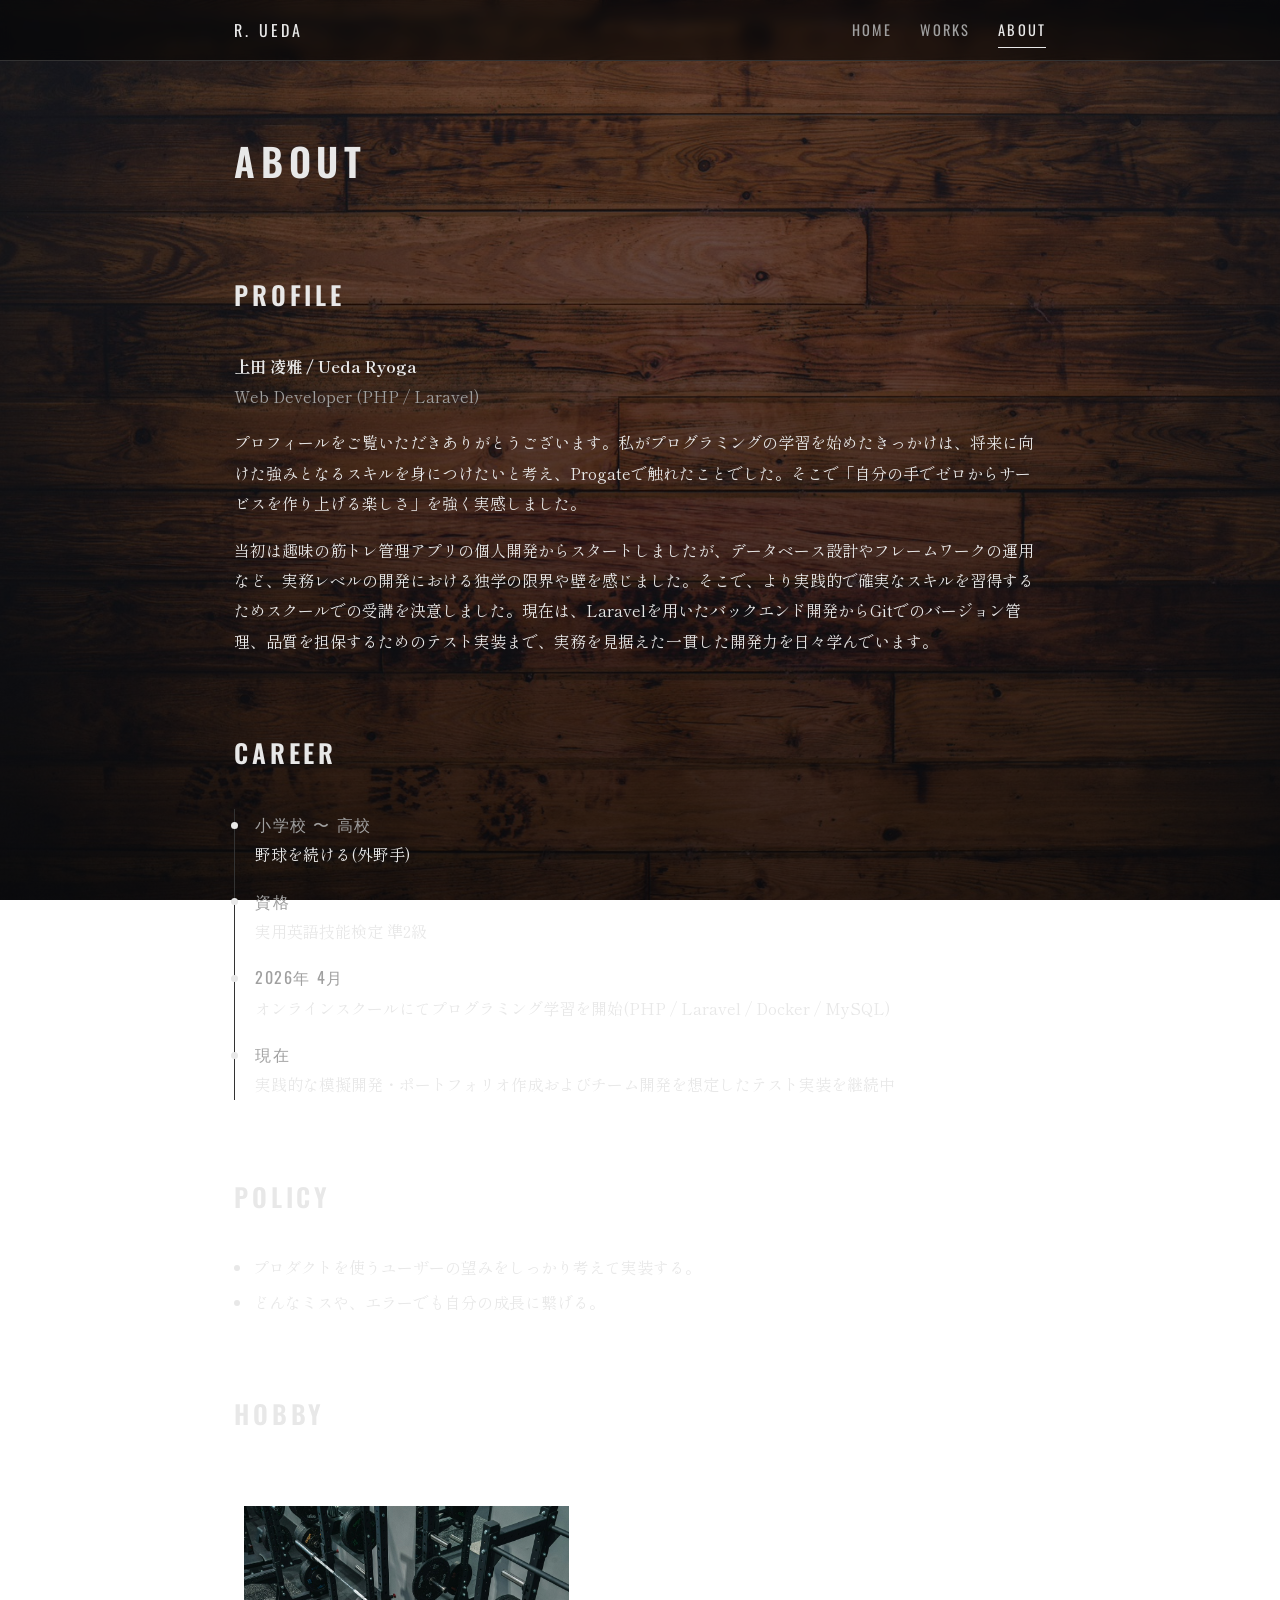
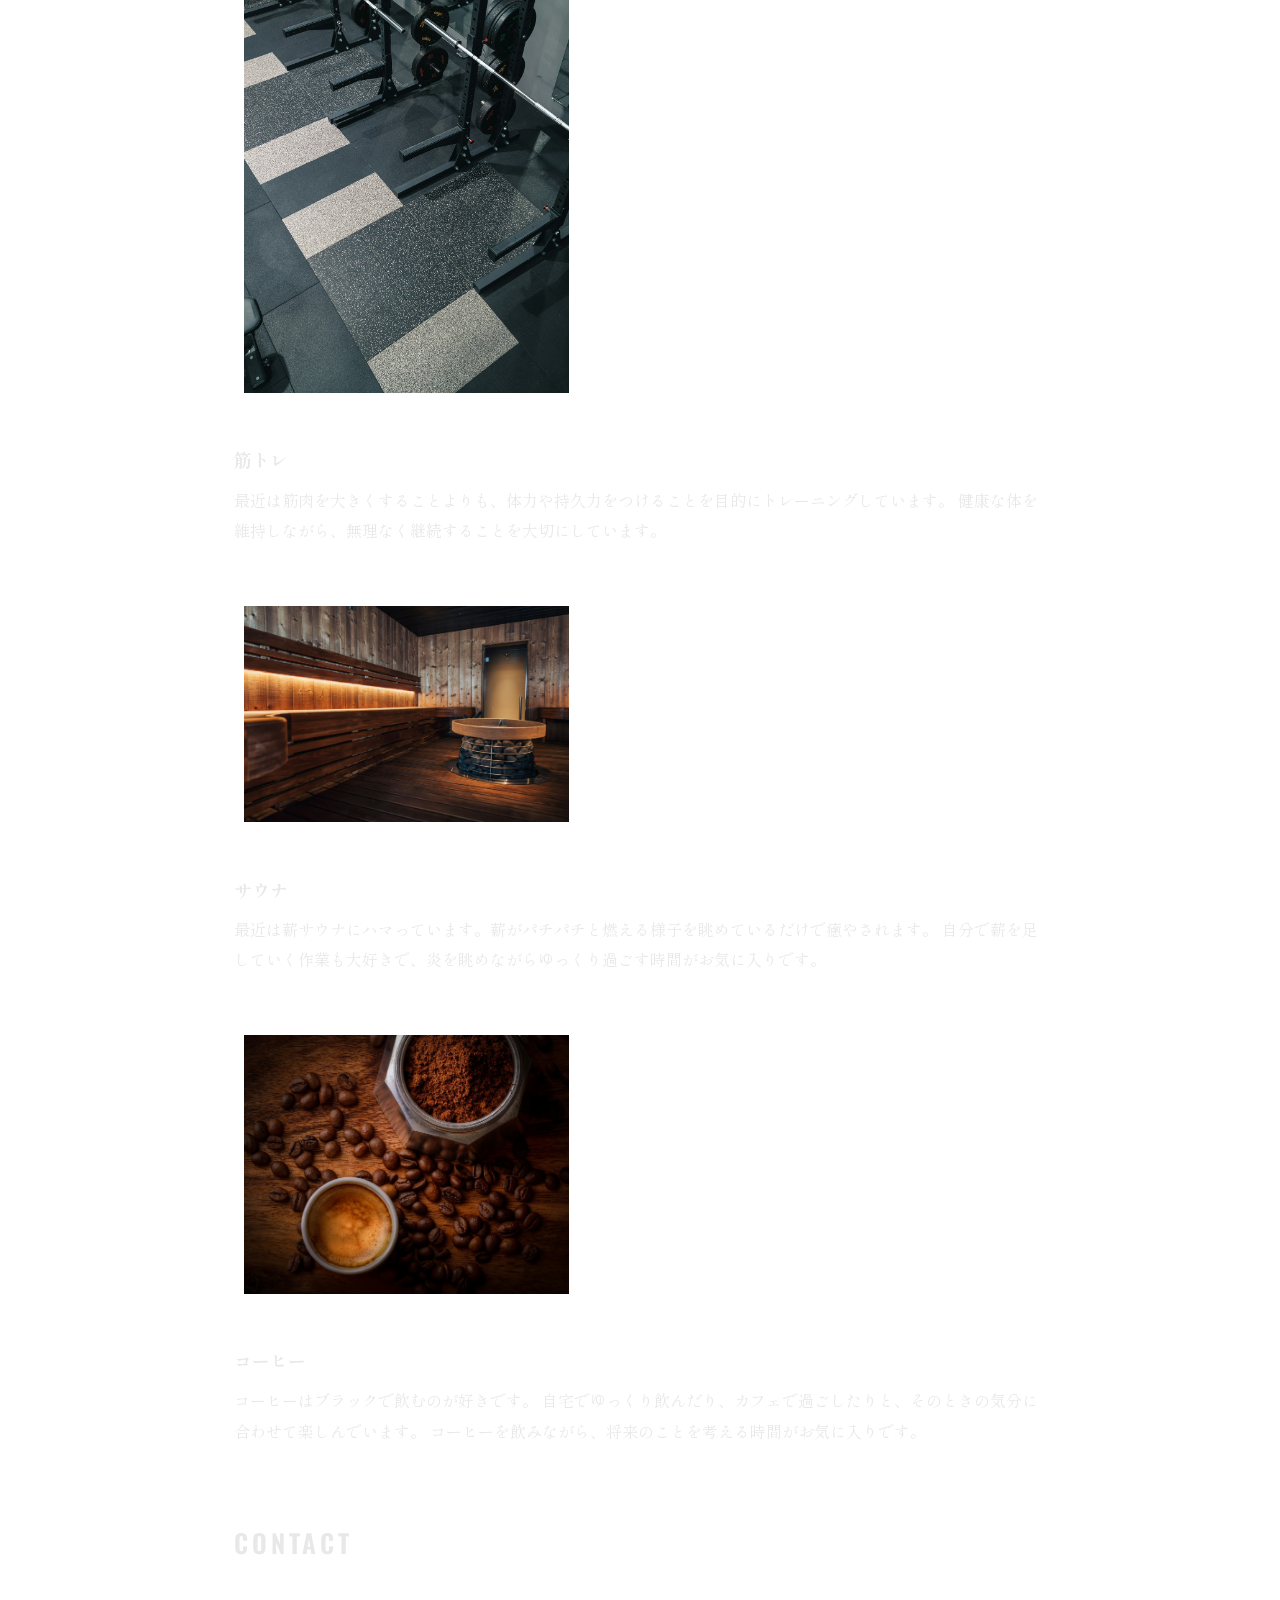
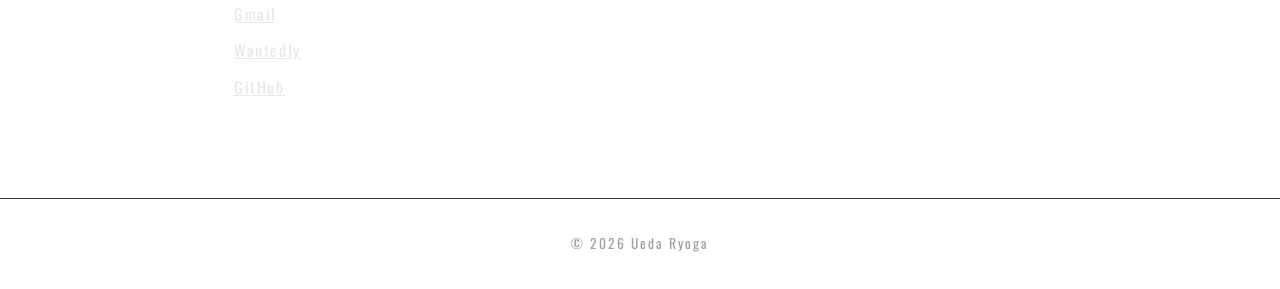
==== html/about.html @ 9ce13eaf "first commit" ====
<!DOCTYPE html>
<html lang="ja">

<head>
  <meta charset="UTF-8">
  <meta name="viewport" content="width=device-width, initial-scale=1">
  <link rel="preconnect" href="https://fonts.googleapis.com">
  <link rel="preconnect" href="https://fonts.gstatic.com" crossorigin>
  <link
    href="https://fonts.googleapis.com/css2?family=Oswald:wght@400;600&family=Shippori+Mincho:wght@400;600&family=Yuji+Boku&display=swap"
    rel="stylesheet">
  <link rel="stylesheet" href="../style.css">
  <title>About | 上田 凌雅</title>
</head>

<body>
  <header class="site-header">
    <div class="wrap">
      <a class="brand" href="index.html">R. UEDA</a>
      <button class="menu-btn" aria-expanded="false" aria-label="メニュー">MENU</button>
      <nav class="nav">
        <a href="index.html">Home</a>
        <a href="works.html">Works</a>
        <a href="about.html" aria-current="page">About</a>
      </nav>
    </div>
  </header>
  <main class="wrap">
    <h1 class="page-title reveal">About</h1>

    <section class="reveal">
      <h2>Profile</h2>
      <p><strong>上田 凌雅 / Ueda Ryoga</strong><br><span class="lead">Web Developer (PHP / Laravel)</span></p>
      <p style="margin-top:16px">
        プロフィールをご覧いただきありがとうございます。私がプログラミングの学習を始めたきっかけは、将来に向けた強みとなるスキルを身につけたいと考え、Progateで触れたことでした。そこで「自分の手でゼロからサービスを作り上げる楽しさ」を強く実感しました。
      </p>
      <p style="margin-top:16px">
        当初は趣味の筋トレ管理アプリの個人開発からスタートしましたが、データベース設計やフレームワークの運用など、実務レベルの開発における独学の限界や壁を感じました。そこで、より実践的で確実なスキルを習得するためスクールでの受講を決意しました。現在は、Laravelを用いたバックエンド開発からGitでのバージョン管理、品質を担保するためのテスト実装まで、実務を見据えた一貫した開発力を日々学んでいます。
      </p>
    </section>

    <section class="reveal">
      <h2>Career</h2>
      <ul class="timeline">
        <li><span class="date">小学校 〜 高校</span>野球を続ける(外野手)</li>
        <li><span class="date">資格</span>実用英語技能検定 準2級</li>
        <li><span class="date">2026年 4月</span>オンラインスクールにてプログラミング学習を開始(PHP / Laravel / Docker / MySQL)</li>
        <li><span class="date">現在</span>実践的な模擬開発・ポートフォリオ作成およびチーム開発を想定したテスト実装を継続中</li>
      </ul>
    </section>

    <section class="reveal">
      <h2>Policy</h2>
      <ul>
        <li>プロダクトを使うユーザーの望みをしっかり考えて実装する。</li>
        <li>どんなミスや、エラーでも自分の成長に繋げる。</li>
      </ul>
    </section>






    <section class="reveal">
      <h2>Hobby</h2>

      <article class="hobby-card">
        <img src="../images/training.jpg" alt="筋トレ">
        <h3>筋トレ</h3>
        <p>
          最近は筋肉を大きくすることよりも、体力や持久力をつけることを目的にトレーニングしています。
          健康な体を維持しながら、無理なく継続することを大切にしています。
        </p>
      </article>

      <article class="hobby-card">
        <img src="../images/sauna.jpg" alt="サウナ">
        <h3>サウナ</h3>
        <p>
          最近は薪サウナにハマっています。薪がパチパチと燃える様子を眺めているだけで癒やされます。
          自分で薪を足していく作業も大好きで、炎を眺めながらゆっくり過ごす時間がお気に入りです。
        </p>
      </article>

      <article class="hobby-card">
        <img src="../images/coffee.jpg" alt="コーヒー">
        <h3>コーヒー</h3>
        <p>
          コーヒーはブラックで飲むのが好きです。
          自宅でゆっくり飲んだり、カフェで過ごしたりと、そのときの気分に合わせて楽しんでいます。
          コーヒーを飲みながら、将来のことを考える時間がお気に入りです。
        </p>
      </article>
    </section>










    <section class="reveal contact">
      <h2>Contact</h2>
      <a href="mailto:example@gmail.com">Gmail</a>
      <a href="#">Wantedly</a>
      <a href="#">GitHub</a>
    </section>
  </main>
  <footer class="site-footer">&copy; 2026 Ueda Ryoga</footer>
  <script src="../script.js" defer></script>
</body>

</html>
---- style.css ----
/* ===== 色・フォント ===== */
:root {
  --fg: #e8e8e8;
  --sub: #a0a0a0;
  --line: #333;
  --mincho: 'Shippori Mincho', 'Noto Serif JP', 'Hiragino Mincho ProN', serif;
  --brush: 'Yuji Boku', 'Shippori Mincho', serif;
  /* 名前用の筆文字 */
  --en: 'Oswald', 'Arial Narrow', sans-serif;
  /* 英字 */

  /* ★ 背景写真に差し替えるときは、下の行を次のように変えます */
  --photo: url('images/bg.jpg');
  /* --photo: url('images/bg2.jpg'); */
  /* --photo: url('images/bg3.jpg'); */
  /* --photo: url('images/bg4.jpg'); */

  /* --photo: linear-gradient(135deg, #3c3c3c, #0b0b0b 70%); */
}

* {
  box-sizing: border-box;
  margin: 0;
}

body {
  font-family: var(--mincho);
  color: var(--fg);
  line-height: 1.9;
  min-height: 100vh;
  /* 写真の上に暗い膜を重ねて、文字を読みやすくする */
  background-image: linear-gradient(rgba(0, 0, 0, .55), rgba(0, 0, 0, .8)), var(--photo);
  background-size: cover;
  background-position: center;
  background-attachment: fixed;
}

a {
  color: inherit;
}

.wrap {
  max-width: 860px;
  margin: 0 auto;
  padding: 0 24px;
}

/* ===== ヘッダー ===== */
.site-header {
  position: sticky;
  top: 0;
  z-index: 10;
  background: rgba(0, 0, 0, .55);
  backdrop-filter: blur(6px);
  border-bottom: 1px solid var(--line);
}

.site-header .wrap {
  display: flex;
  justify-content: space-between;
  align-items: center;
  height: 60px;
}

.brand {
  font-family: var(--en);
  letter-spacing: .2em;
  text-decoration: none;
}

.nav {
  display: flex;
  gap: 28px;
  font-family: var(--en);
  letter-spacing: .15em;
  text-transform: uppercase;
  font-size: .9rem;
}

.nav a {
  text-decoration: none;
  color: var(--sub);
  padding: 4px 0;
  border-bottom: 1px solid transparent;
}

.nav a:hover,
.nav a[aria-current="page"] {
  color: var(--fg);
  border-bottom-color: var(--fg);
}

.menu-btn {
  display: none;
  background: none;
  border: 1px solid var(--line);
  color: var(--fg);
  font-family: var(--en);
  padding: 4px 12px;
  cursor: pointer;
}

/* ===== 見出し・共通 ===== */
h1,
h2 {
  font-family: var(--en);
  font-weight: 600;
  letter-spacing: .15em;
  text-transform: uppercase;
}

h2 {
  font-size: 1.6rem;
  padding-bottom: 8px;
  margin: 72px 0 24px;
  /* border-bottom: 1px solid var(--line); */
}

h3 {
  font-size: 1.1rem;
  margin: 32px 0 8px;
}

.page-title {
  font-size: 2.4rem;
  margin: 64px 0 0;
}

.lead {
  color: var(--sub);
}

ul {
  padding-left: 1.2em;
}

li {
  margin: 4px 0;
}

/* ===== トップ ===== */
.hero {
  min-height: calc(100vh - 60px);
  display: flex;
  flex-direction: column;
  justify-content: center;
}

.hero .role {
  font-family: var(--en);
  letter-spacing: .3em;
  color: var(--sub);
  text-transform: uppercase;
}

.hero .name {
  font-family: var(--brush);
  font-size: clamp(3.2rem, 11vw, 6.5rem);
  line-height: 1.2;
  margin: 12px 0;
  font-weight: 400;
  letter-spacing: .05em;
  text-transform: none;
}

.hero .name-en {
  font-family: var(--en);
  letter-spacing: .4em;
  color: var(--sub);
}

.hero .tagline {
  font-size: 1.3rem;
  margin: 40px 0;
}

.hero .links {
  display: flex;
  gap: 16px;
  flex-wrap: wrap;
}

.btn {
  display: inline-block;
  padding: 10px 28px;
  border: 1px solid var(--fg);
  text-decoration: none;
  font-family: var(--en);
  letter-spacing: .2em;
  text-transform: uppercase;
  font-size: .9rem;
  transition: .3s;
}

.btn:hover {
  background: var(--fg);
  color: #000;
}

/* ===== Works ===== */
.card {
  border: 1px solid var(--line);
  background: rgba(0, 0, 0, .35);
  padding: 32px;
  margin-top: 32px;
}

.card h2 {
  margin: 0 0 8px;
  border: 0;
  padding: 0;
}

.spec {
  display: grid;
  grid-template-columns: 80px 1fr;
  gap: 6px 16px;
  margin: 24px 0;
}

.spec dt {
  font-family: var(--en);
  letter-spacing: .1em;
  color: var(--sub);
}

.spec dd {
  margin: 0;
}

.note {
  color: var(--sub);
  font-size: .9rem;
}

/* ===== About ===== */
.timeline {
  list-style: none;
  padding: 0;
  border-left: 1px solid var(--line);
}

.timeline li {
  padding-left: 20px;
  margin: 16px 0;
  position: relative;
}

.timeline li::before {
  content: '';
  position: absolute;
  left: -4px;
  top: .8em;
  width: 7px;
  height: 7px;
  background: var(--fg);
  border-radius: 50%;
}

.timeline .date {
  font-family: var(--en);
  letter-spacing: .1em;
  color: var(--sub);
  display: block;
}

.contact a {
  display: block;
  width: fit-content;
  margin: 6px 0;
  font-family: var(--en);
  letter-spacing: .1em;
}

.hobby-card {
  margin-top: 50px;
}

/* ===== フッター ===== */
.site-footer {
  margin-top: 96px;
  padding: 32px 0;
  border-top: 1px solid var(--line);
  text-align: center;
  color: var(--sub);
  font-family: var(--en);
  letter-spacing: .15em;
  font-size: .85rem;
}

/* ===== スクロールで、ふわっと表示(JSが動くときだけ) ===== */
.js .reveal {
  opacity: 0;
  transform: translateY(18px);
  transition: opacity .9s, transform .9s;
}

.js .reveal.in {
  opacity: 1;
  transform: none;
}

/* 画像 */

img {
  margin:10px;
  max-width: 40%;
  max-height: 500px;
}

.images{
  display:flex;
  margin:50px;
}

/* ===== スマホ ===== */
@media (max-width: 640px) {
  .menu-btn {
    display: block;
  }

  .nav {
    display: none;
    position: absolute;
    top: 60px;
    left: 0;
    right: 0;
    flex-direction: column;
    gap: 0;
    background: rgba(0, 0, 0, .92);
    padding: 12px 24px;
  }

  .nav.open {
    display: flex;
  }

  .nav a {
    padding: 12px 0;
  }

  .spec {
    grid-template-columns: 1fr;
  }

  .card {
    padding: 20px;
  }

  .images {
    flex-direction: column;

  }

}
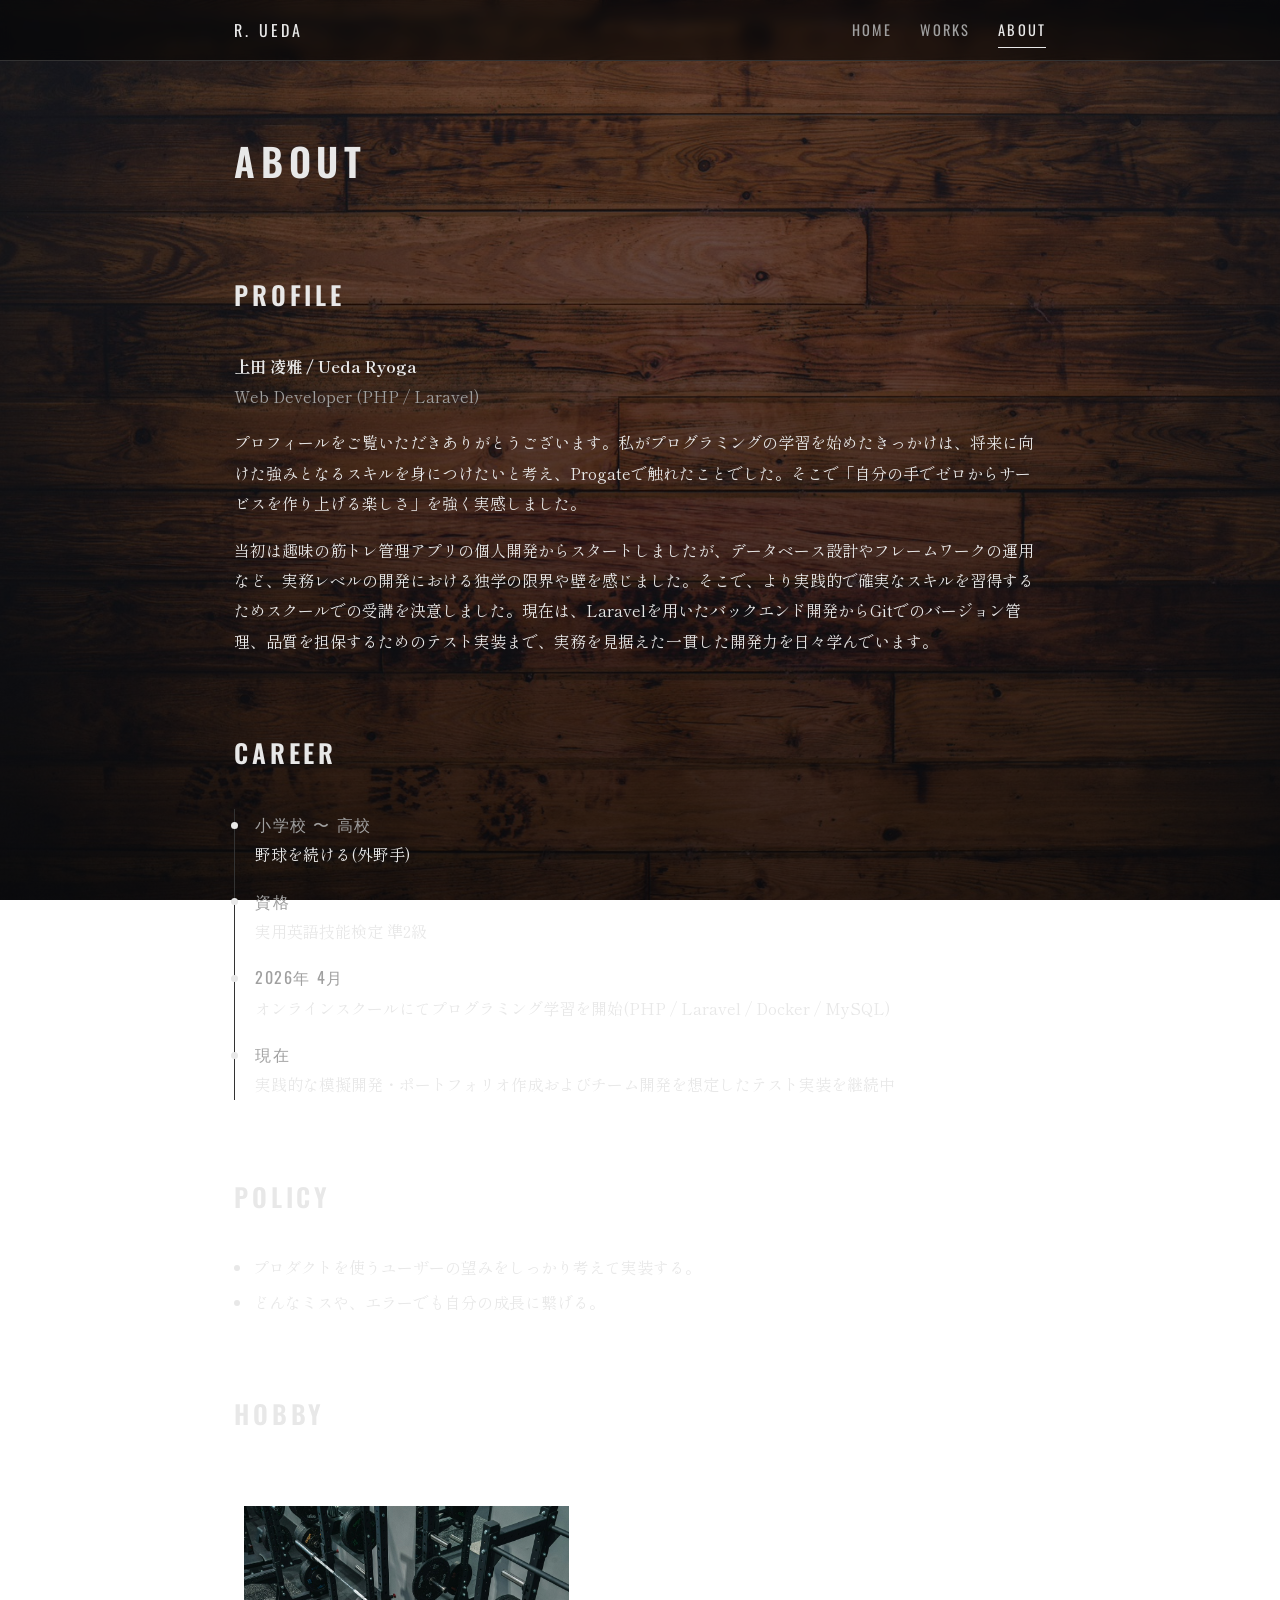
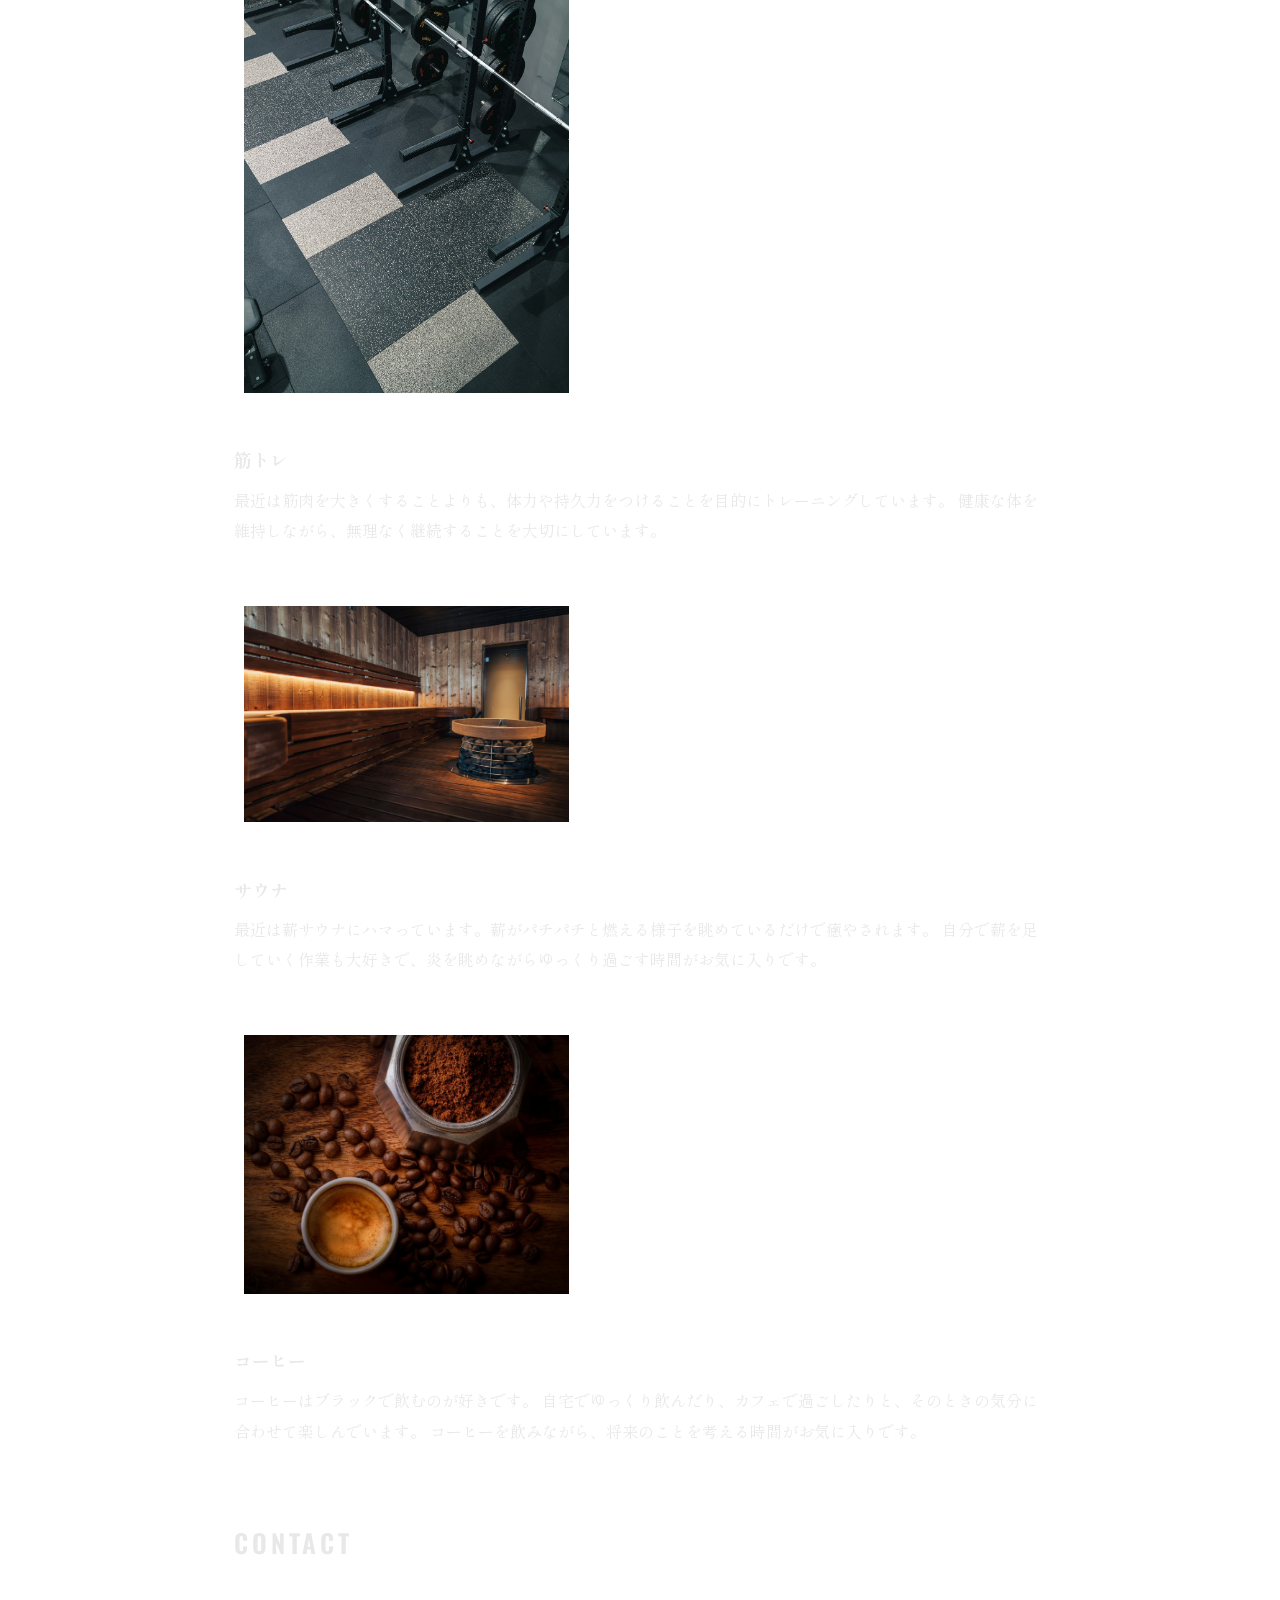
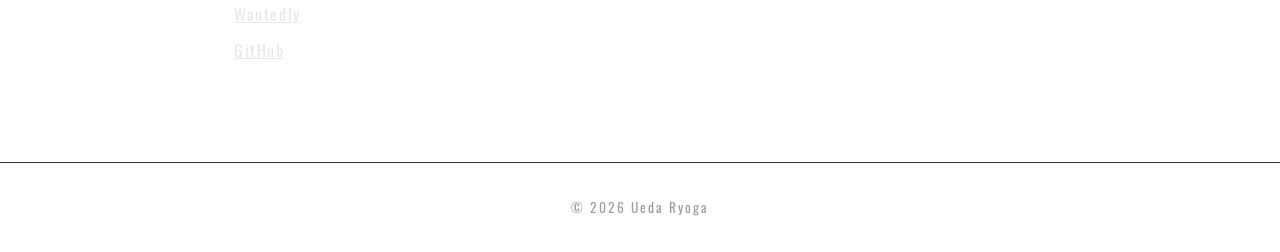
==== commit aecb70c3: "ディレクトリーの修正" ====
--- a/html/about.html
+++ b/html/about.html
@@ -16,10 +16,10 @@
 <body>
   <header class="site-header">
     <div class="wrap">
-      <a class="brand" href="index.html">R. UEDA</a>
+      <a class="brand" href="../index.html">R. UEDA</a>
       <button class="menu-btn" aria-expanded="false" aria-label="メニュー">MENU</button>
       <nav class="nav">
-        <a href="index.html">Home</a>
+        <a href="../index.html">Home</a>
         <a href="works.html">Works</a>
         <a href="about.html" aria-current="page">About</a>
       </nav>
@@ -93,21 +93,12 @@
         </p>
       </article>
     </section>
-
-
-
-
-
-
-
-
-
-
+    
     <section class="reveal contact">
       <h2>Contact</h2>
-      <a href="mailto:example@gmail.com">Gmail</a>
-      <a href="#">Wantedly</a>
-      <a href="#">GitHub</a>
+      <!-- <a href="mailto:ryogatoratora814@gmail.com">Gmail</a> -->
+      <a href="https://www.wantedly.com/id/Ryoga_ueda_d">Wantedly</a>
+      <a href="https://github.com/ryoga613">GitHub</a>
     </section>
   </main>
   <footer class="site-footer">&copy; 2026 Ueda Ryoga</footer>
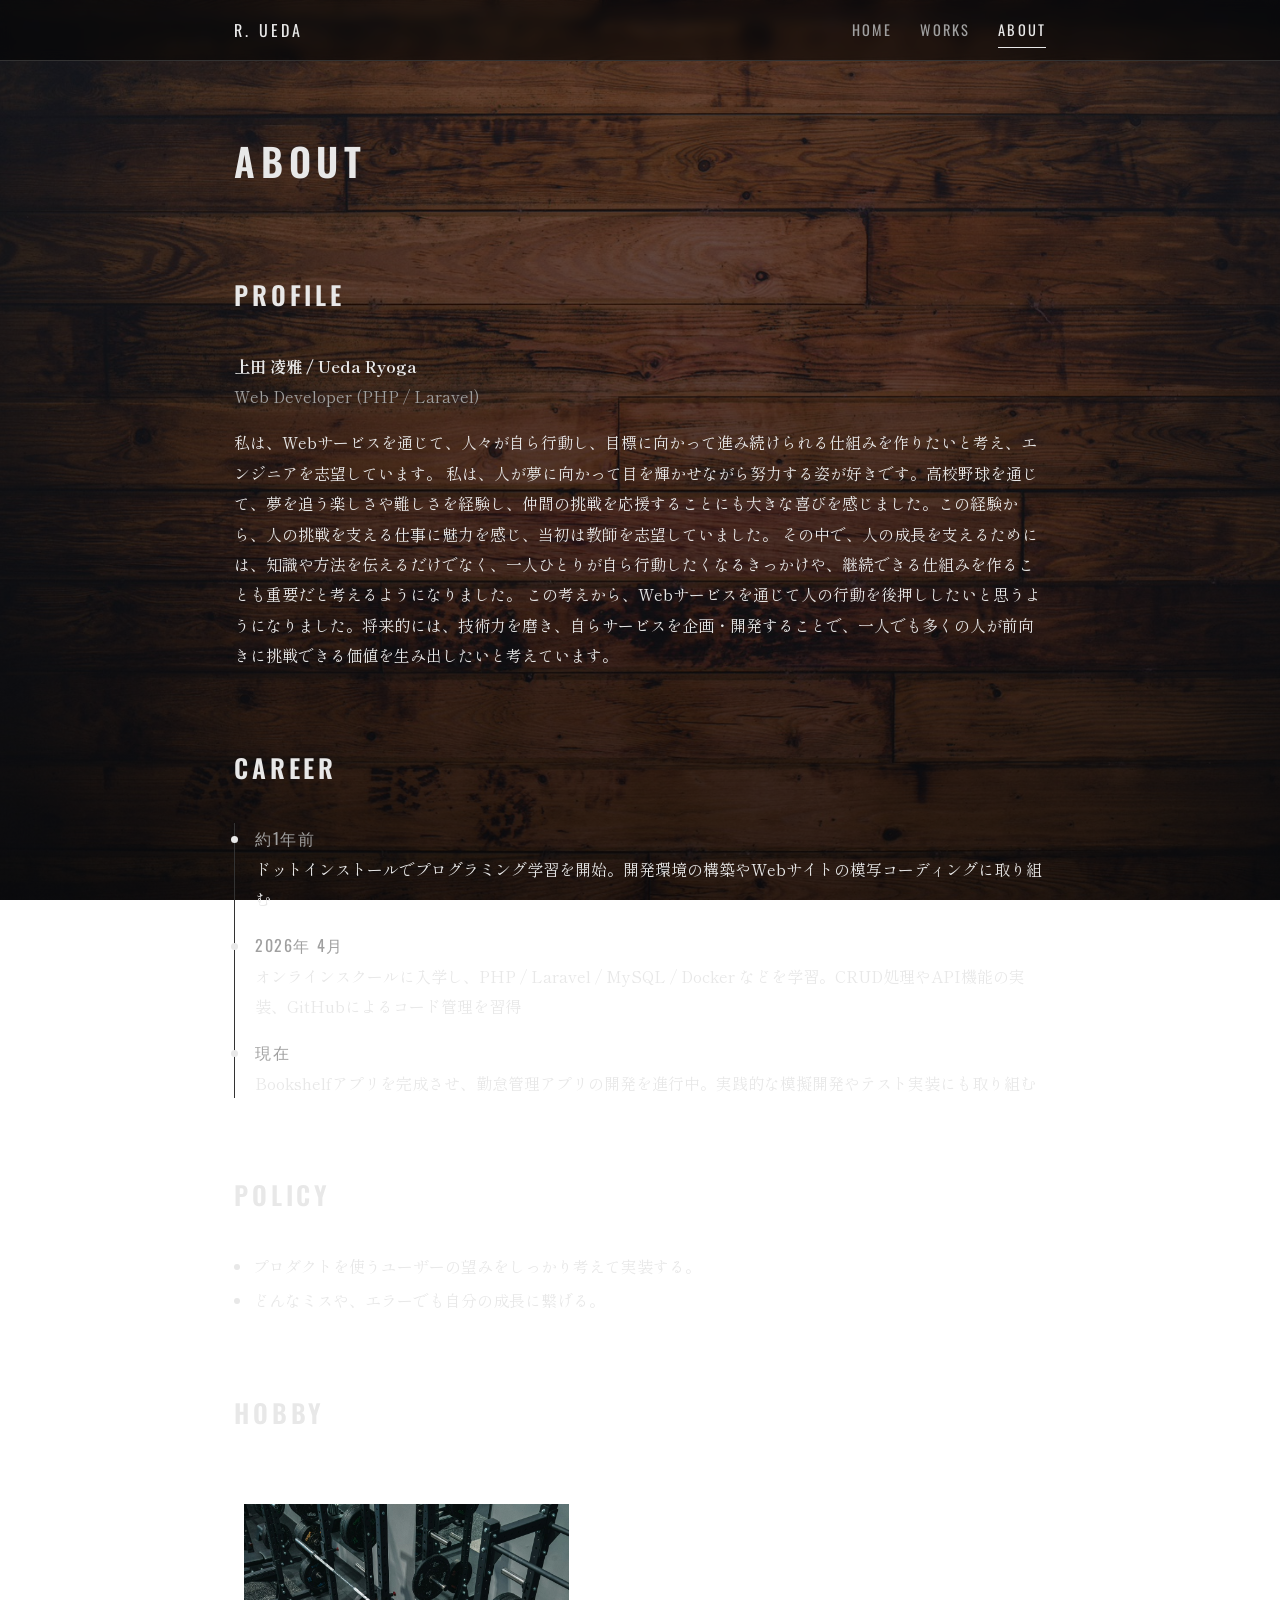
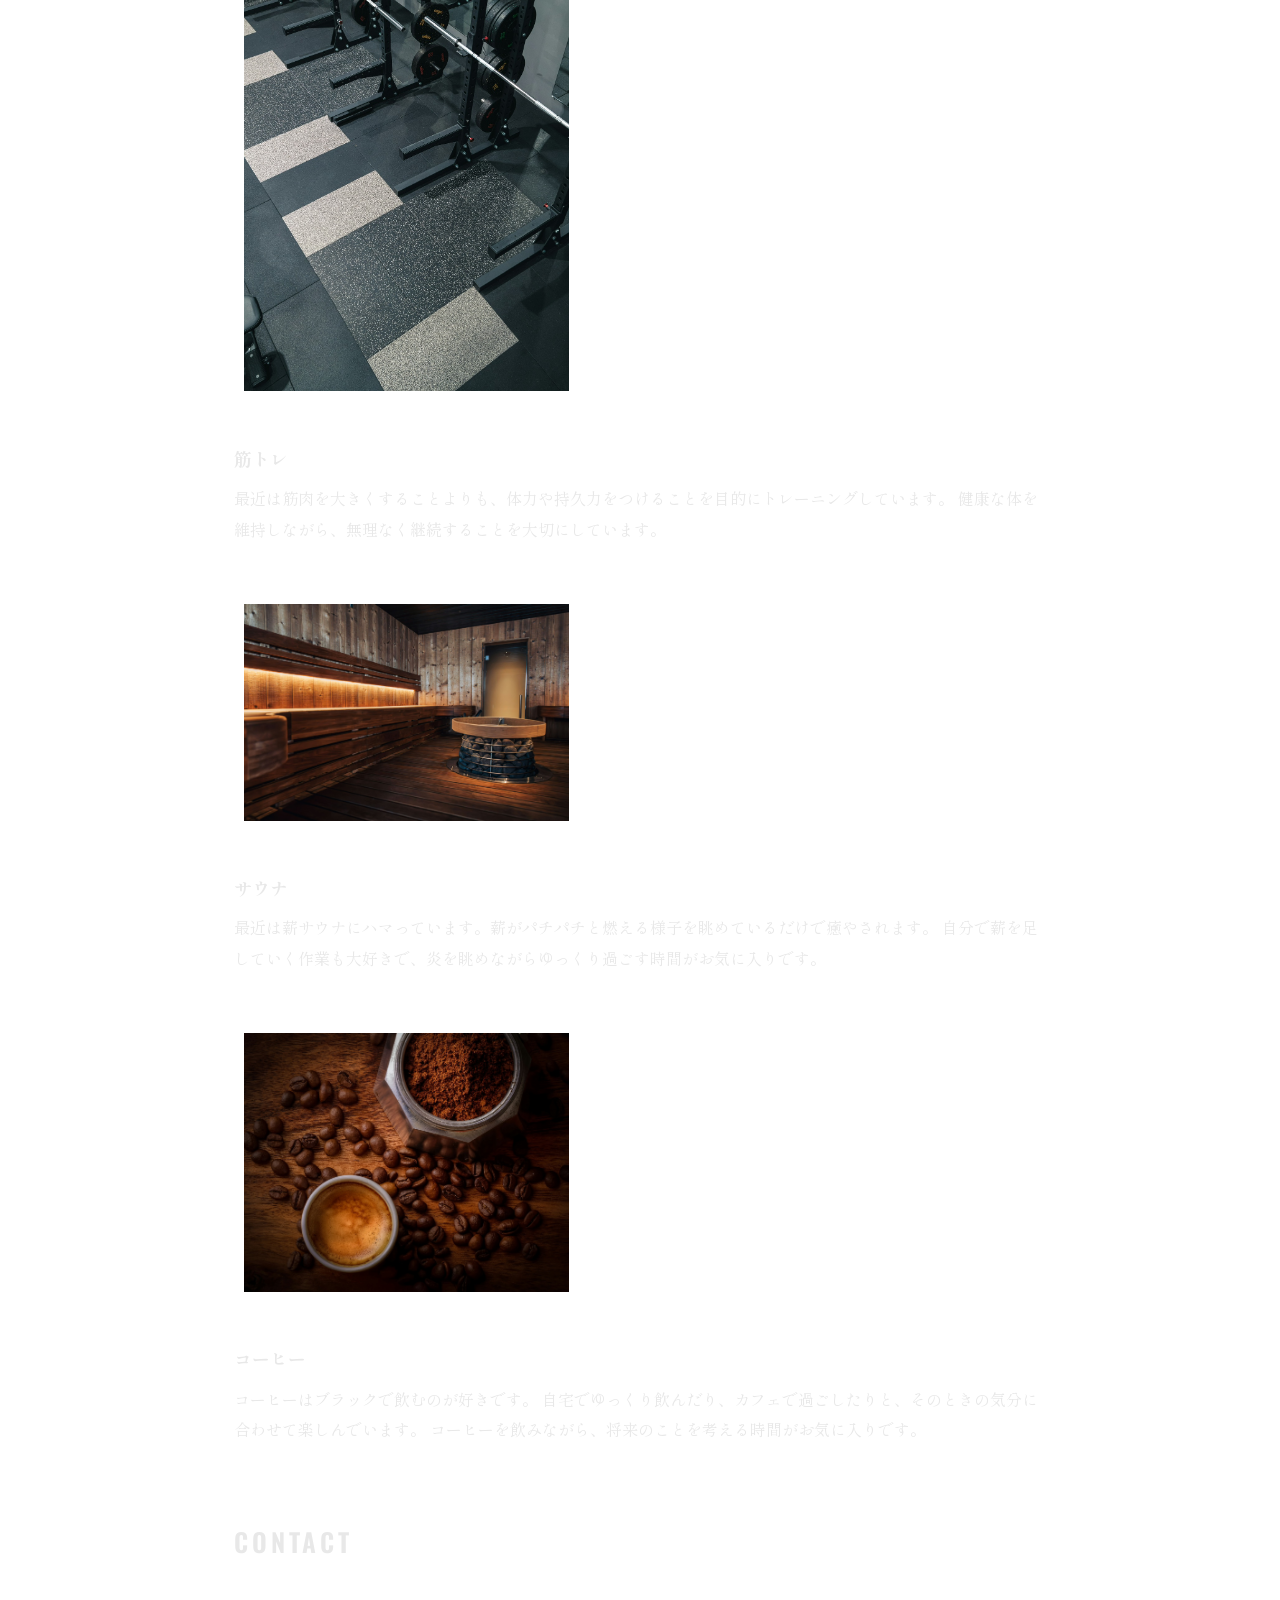
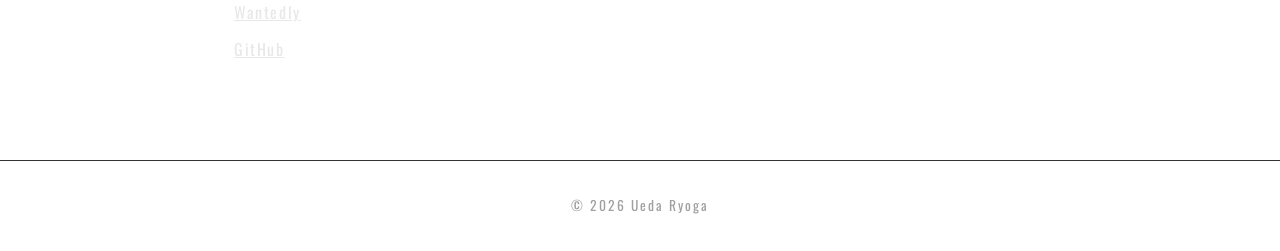
==== commit 68c86f9c: "fix/About-test" ====
--- a/html/about.html
+++ b/html/about.html
@@ -32,20 +32,21 @@
       <h2>Profile</h2>
       <p><strong>上田 凌雅 / Ueda Ryoga</strong><br><span class="lead">Web Developer (PHP / Laravel)</span></p>
       <p style="margin-top:16px">
-        プロフィールをご覧いただきありがとうございます。私がプログラミングの学習を始めたきっかけは、将来に向けた強みとなるスキルを身につけたいと考え、Progateで触れたことでした。そこで「自分の手でゼロからサービスを作り上げる楽しさ」を強く実感しました。
-      </p>
-      <p style="margin-top:16px">
-        当初は趣味の筋トレ管理アプリの個人開発からスタートしましたが、データベース設計やフレームワークの運用など、実務レベルの開発における独学の限界や壁を感じました。そこで、より実践的で確実なスキルを習得するためスクールでの受講を決意しました。現在は、Laravelを用いたバックエンド開発からGitでのバージョン管理、品質を担保するためのテスト実装まで、実務を見据えた一貫した開発力を日々学んでいます。
-      </p>
+        私は、Webサービスを通じて、人々が自ら行動し、目標に向かって進み続けられる仕組みを作りたいと考え、エンジニアを志望しています。
+
+        私は、人が夢に向かって目を輝かせながら努力する姿が好きです。高校野球を通じて、夢を追う楽しさや難しさを経験し、仲間の挑戦を応援することにも大きな喜びを感じました。この経験から、人の挑戦を支える仕事に魅力を感じ、当初は教師を志望していました。
+
+        その中で、人の成長を支えるためには、知識や方法を伝えるだけでなく、一人ひとりが自ら行動したくなるきっかけや、継続できる仕組みを作ることも重要だと考えるようになりました。
+
+        この考えから、Webサービスを通じて人の行動を後押ししたいと思うようになりました。将来的には、技術力を磨き、自らサービスを企画・開発することで、一人でも多くの人が前向きに挑戦できる価値を生み出したいと考えています。</p>
     </section>
 
     <section class="reveal">
       <h2>Career</h2>
       <ul class="timeline">
-        <li><span class="date">小学校 〜 高校</span>野球を続ける(外野手)</li>
-        <li><span class="date">資格</span>実用英語技能検定 準2級</li>
-        <li><span class="date">2026年 4月</span>オンラインスクールにてプログラミング学習を開始(PHP / Laravel / Docker / MySQL)</li>
-        <li><span class="date">現在</span>実践的な模擬開発・ポートフォリオ作成およびチーム開発を想定したテスト実装を継続中</li>
+        <li><span class="date">約1年前</span>ドットインストールでプログラミング学習を開始。開発環境の構築やWebサイトの模写コーディングに取り組む</li>
+        <li><span class="date">2026年 4月</span>オンラインスクールに入学し、PHP / Laravel / MySQL / Docker などを学習。CRUD処理やAPI機能の実装、GitHubによるコード管理を習得</li>
+        <li><span class="date">現在</span>Bookshelfアプリを完成させ、勤怠管理アプリの開発を進行中。実践的な模擬開発やテスト実装にも取り組む</li>
       </ul>
     </section>
 
@@ -93,7 +94,7 @@
         </p>
       </article>
     </section>
-    
+
     <section class="reveal contact">
       <h2>Contact</h2>
       <!-- <a href="mailto:ryogatoratora814@gmail.com">Gmail</a> -->
--- a/style.css
+++ b/style.css
@@ -302,15 +302,18 @@
 
 /* 画像 */
 
+.images{
+  margin-bottom: 100px;
+}
+.app_images {
+  display: flex;
+  
+}
+
 img {
-  margin:10px;
+  margin: 10px;
   max-width: 40%;
   max-height: 500px;
-}
-
-.images{
-  display:flex;
-  margin:50px;
 }
 
 /* ===== スマホ ===== */
@@ -347,11 +350,19 @@
     padding: 20px;
   }
 
-  .images {
-    flex-direction: column;
-
-  }
-
-}
-
-
+  .app_image {
+    display: block;
+    width: 100;
+    margin-bottom: 50px;
+  }
+
+  .images{
+  margin-bottom: 50px;
+}
+  img {
+    align-items: center;
+    margin: 10px;
+    max-width: 80%;
+    max-height: 500px;
+  }
+}
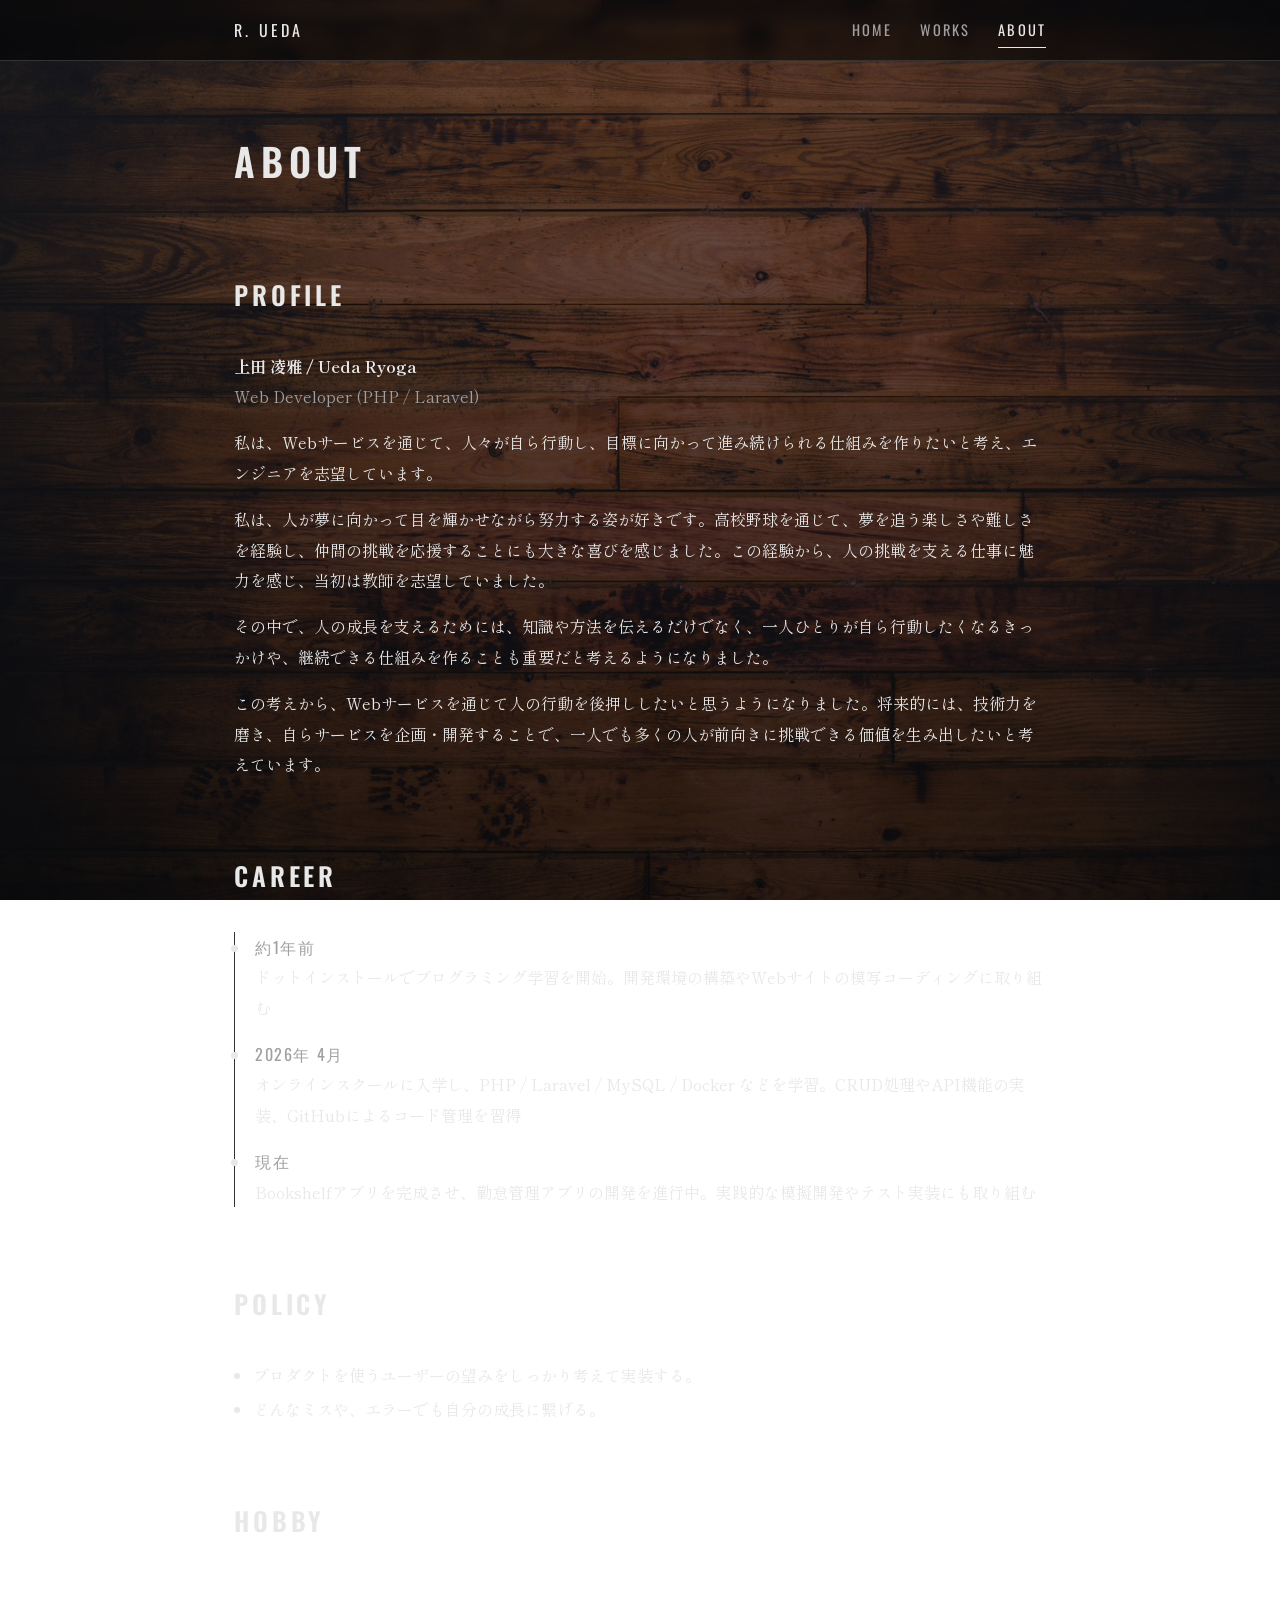
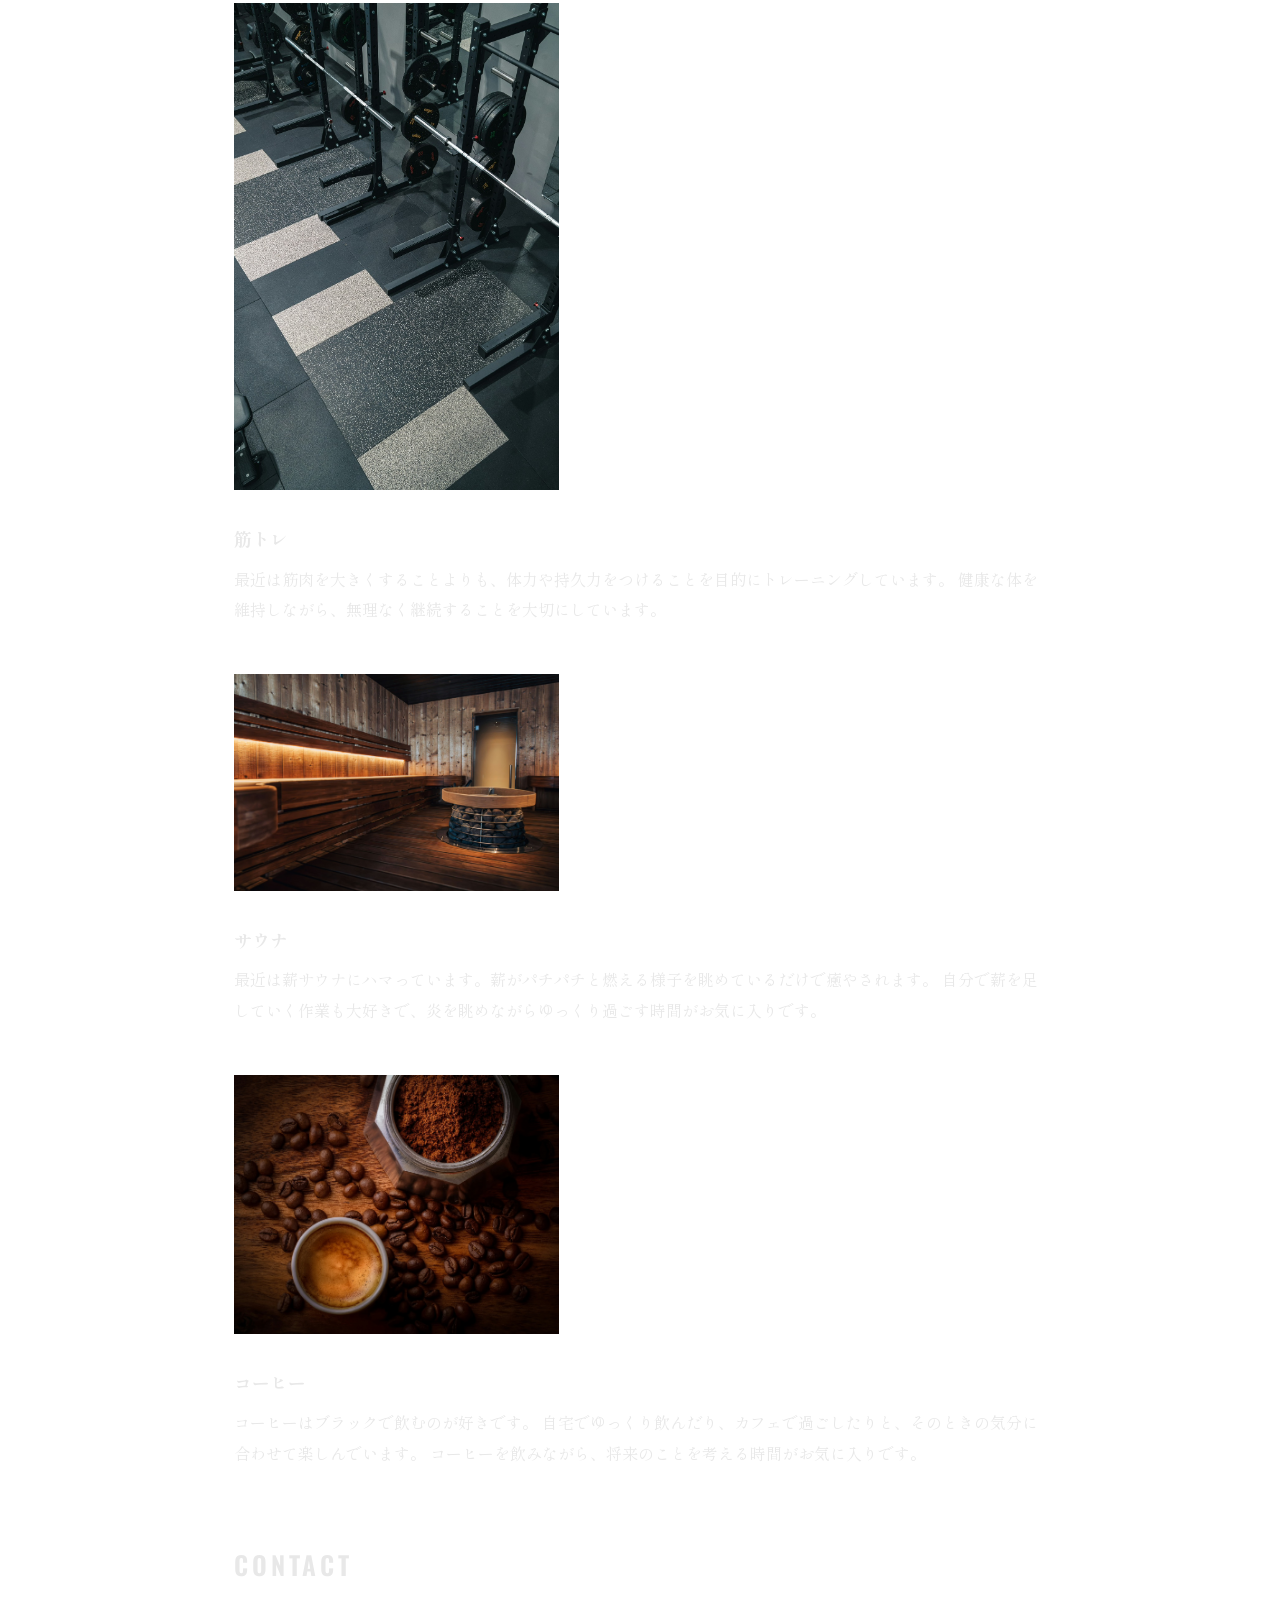
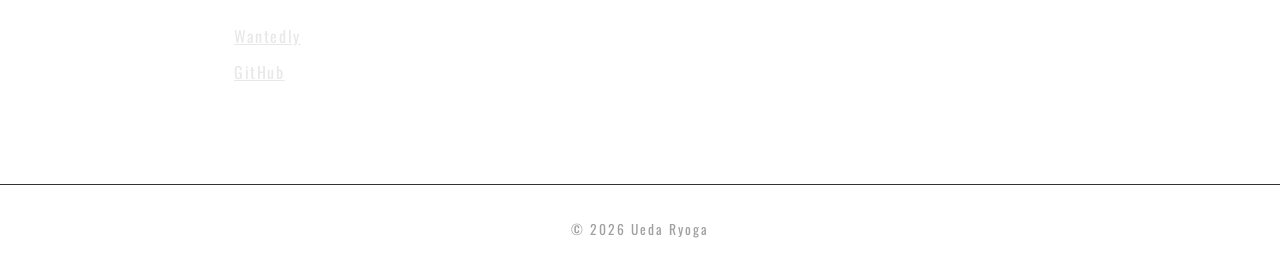
==== commit 21a7c89d: "HTML構造とCSSの不具合を修正 - works: <p> 内に <div> がネストされていた不正なマークアップを修正 - works: スクリーンショットを2列グリッド表示にし、alt を画面ご" ====
--- a/html/about.html
+++ b/html/about.html
@@ -4,6 +4,7 @@
 <head>
   <meta charset="UTF-8">
   <meta name="viewport" content="width=device-width, initial-scale=1">
+  <meta name="description" content="上田凌雅の自己紹介・経歴・趣味・連絡先。">
   <link rel="preconnect" href="https://fonts.googleapis.com">
   <link rel="preconnect" href="https://fonts.gstatic.com" crossorigin>
   <link
@@ -17,8 +18,8 @@
   <header class="site-header">
     <div class="wrap">
       <a class="brand" href="../index.html">R. UEDA</a>
-      <button class="menu-btn" aria-expanded="false" aria-label="メニュー">MENU</button>
-      <nav class="nav">
+      <button class="menu-btn" aria-expanded="false" aria-controls="site-nav" aria-label="メニュー">MENU</button>
+      <nav class="nav" id="site-nav">
         <a href="../index.html">Home</a>
         <a href="works.html">Works</a>
         <a href="about.html" aria-current="page">About</a>
@@ -31,14 +32,12 @@
     <section class="reveal">
       <h2>Profile</h2>
       <p><strong>上田 凌雅 / Ueda Ryoga</strong><br><span class="lead">Web Developer (PHP / Laravel)</span></p>
-      <p style="margin-top:16px">
-        私は、Webサービスを通じて、人々が自ら行動し、目標に向かって進み続けられる仕組みを作りたいと考え、エンジニアを志望しています。
-
-        私は、人が夢に向かって目を輝かせながら努力する姿が好きです。高校野球を通じて、夢を追う楽しさや難しさを経験し、仲間の挑戦を応援することにも大きな喜びを感じました。この経験から、人の挑戦を支える仕事に魅力を感じ、当初は教師を志望していました。
-
-        その中で、人の成長を支えるためには、知識や方法を伝えるだけでなく、一人ひとりが自ら行動したくなるきっかけや、継続できる仕組みを作ることも重要だと考えるようになりました。
-
-        この考えから、Webサービスを通じて人の行動を後押ししたいと思うようになりました。将来的には、技術力を磨き、自らサービスを企画・開発することで、一人でも多くの人が前向きに挑戦できる価値を生み出したいと考えています。</p>
+      <div class="profile-text">
+        <p>私は、Webサービスを通じて、人々が自ら行動し、目標に向かって進み続けられる仕組みを作りたいと考え、エンジニアを志望しています。</p>
+        <p>私は、人が夢に向かって目を輝かせながら努力する姿が好きです。高校野球を通じて、夢を追う楽しさや難しさを経験し、仲間の挑戦を応援することにも大きな喜びを感じました。この経験から、人の挑戦を支える仕事に魅力を感じ、当初は教師を志望していました。</p>
+        <p>その中で、人の成長を支えるためには、知識や方法を伝えるだけでなく、一人ひとりが自ら行動したくなるきっかけや、継続できる仕組みを作ることも重要だと考えるようになりました。</p>
+        <p>この考えから、Webサービスを通じて人の行動を後押ししたいと思うようになりました。将来的には、技術力を磨き、自らサービスを企画・開発することで、一人でも多くの人が前向きに挑戦できる価値を生み出したいと考えています。</p>
+      </div>
     </section>
 
     <section class="reveal">
@@ -58,16 +57,11 @@
       </ul>
     </section>
 
-
-
-
-
-
     <section class="reveal">
       <h2>Hobby</h2>
 
       <article class="hobby-card">
-        <img src="../images/training.jpg" alt="筋トレ">
+        <img src="../images/training.jpg" alt="筋トレ" width="1045" height="1567" loading="lazy">
         <h3>筋トレ</h3>
         <p>
           最近は筋肉を大きくすることよりも、体力や持久力をつけることを目的にトレーニングしています。
@@ -76,7 +70,7 @@
       </article>
 
       <article class="hobby-card">
-        <img src="../images/sauna.jpg" alt="サウナ">
+        <img src="../images/sauna.jpg" alt="サウナ" width="1567" height="1045" loading="lazy">
         <h3>サウナ</h3>
         <p>
           最近は薪サウナにハマっています。薪がパチパチと燃える様子を眺めているだけで癒やされます。
@@ -85,7 +79,7 @@
       </article>
 
       <article class="hobby-card">
-        <img src="../images/coffee.jpg" alt="コーヒー">
+        <img src="../images/coffee.jpg" alt="コーヒー" width="1433" height="1142" loading="lazy">
         <h3>コーヒー</h3>
         <p>
           コーヒーはブラックで飲むのが好きです。
--- a/style.css
+++ b/style.css
@@ -300,20 +300,60 @@
   transform: none;
 }
 
-/* 画像 */
-
-.images{
-  margin-bottom: 100px;
-}
-.app_images {
+/* 動きを減らす設定の人には、ふわっと表示をしない */
+@media (prefers-reduced-motion: reduce) {
+  .js .reveal {
+    opacity: 1;
+    transform: none;
+    transition: none;
+  }
+
+  .btn {
+    transition: none;
+  }
+}
+
+/* ===== 画像 ===== */
+img {
+  height: auto;
+}
+
+/* About：自己紹介 */
+.profile-text {
+  margin-top: 16px;
+}
+
+.profile-text p + p {
+  margin-top: 1em;
+}
+
+/* Works：スクリーンショット */
+.images {
+  display: grid;
+  grid-template-columns: repeat(2, 1fr);
+  gap: 16px;
+  margin: 28px 0 40px;
+}
+
+.app_image {
+  display: block;
+  width: 100%;
+  border: 1px solid var(--line);
+}
+
+.card-links {
   display: flex;
-  
-}
-
-img {
-  margin: 10px;
+  gap: 16px;
+  flex-wrap: wrap;
+}
+
+/* About：趣味の写真 */
+.hobby-card img {
+  display: block;
+  width: auto;
   max-width: 40%;
   max-height: 500px;
+  margin: 10px 0;
 }
 
 /* ===== スマホ ===== */
@@ -350,19 +390,11 @@
     padding: 20px;
   }
 
-  .app_image {
-    display: block;
-    width: 100;
-    margin-bottom: 50px;
-  }
-
-  .images{
-  margin-bottom: 50px;
-}
-  img {
-    align-items: center;
-    margin: 10px;
+  .images {
+    grid-template-columns: 1fr;
+  }
+
+  .hobby-card img {
     max-width: 80%;
-    max-height: 500px;
   }
 }
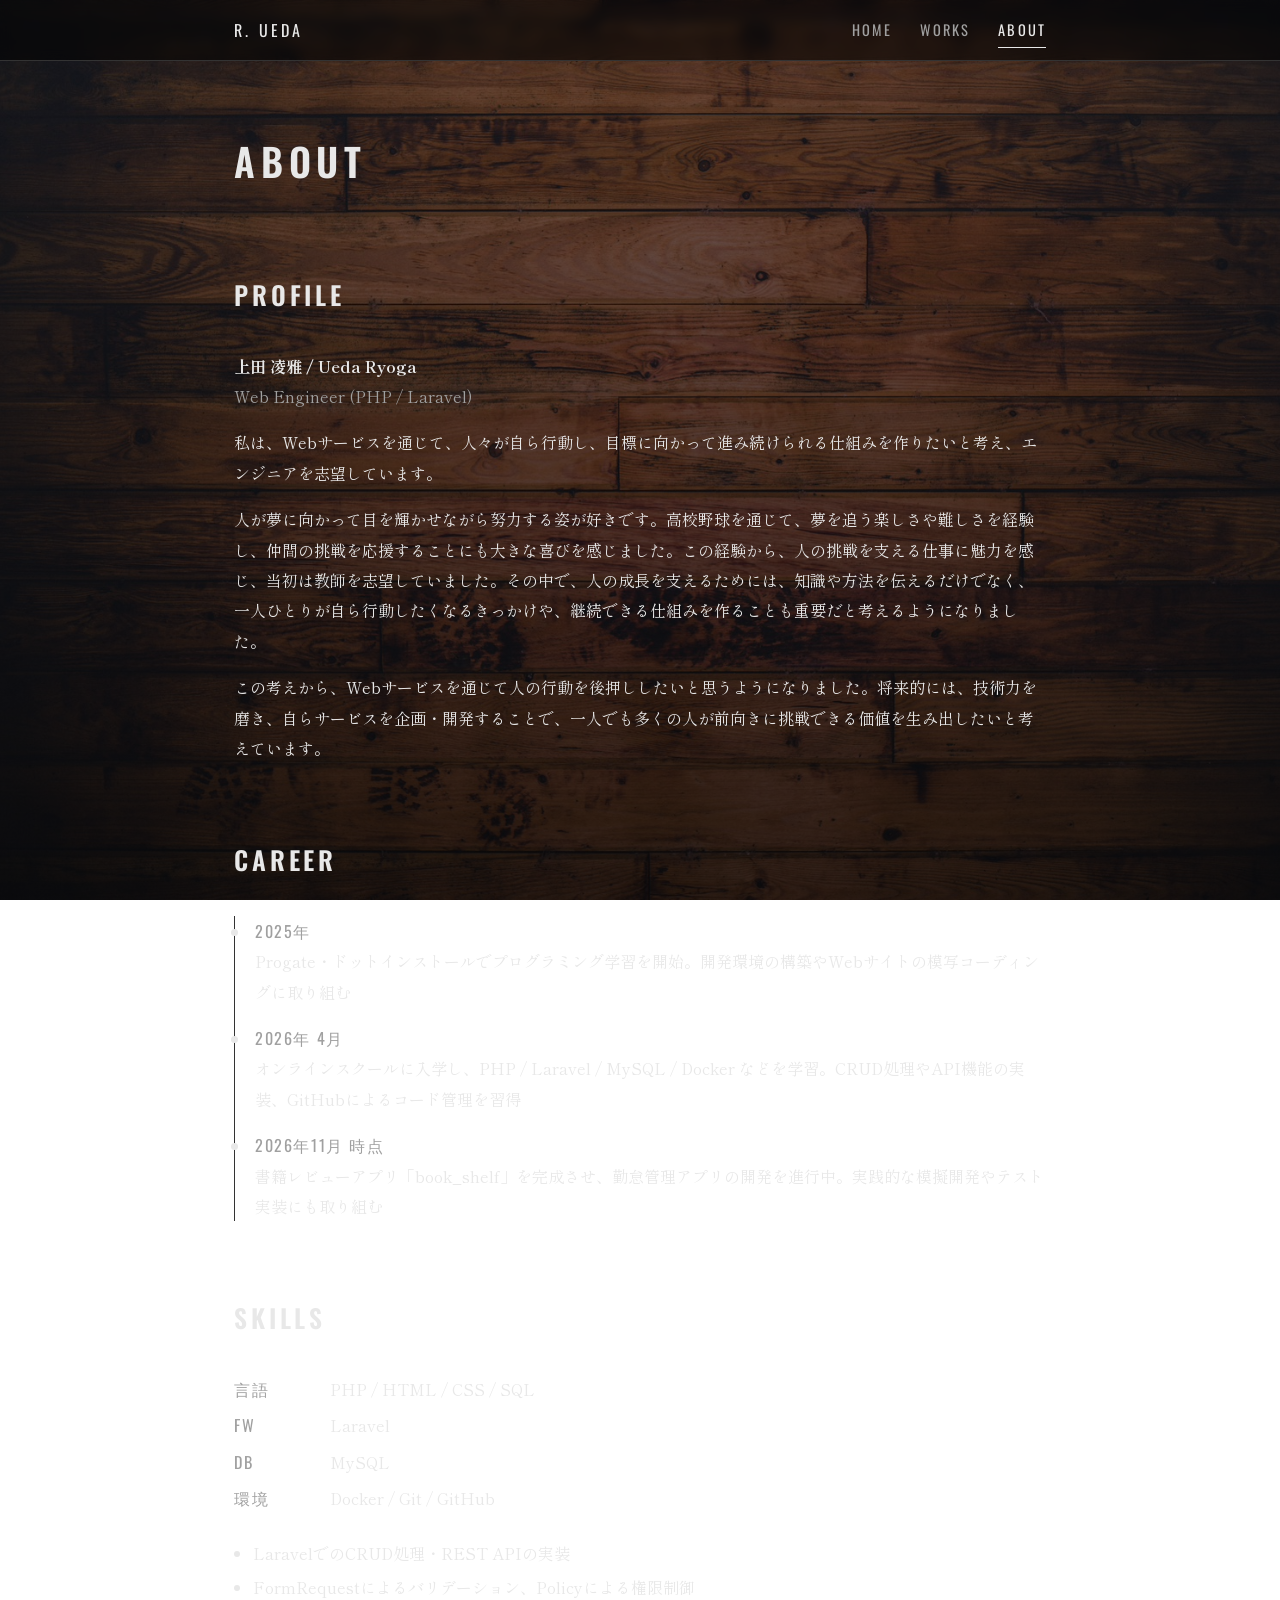
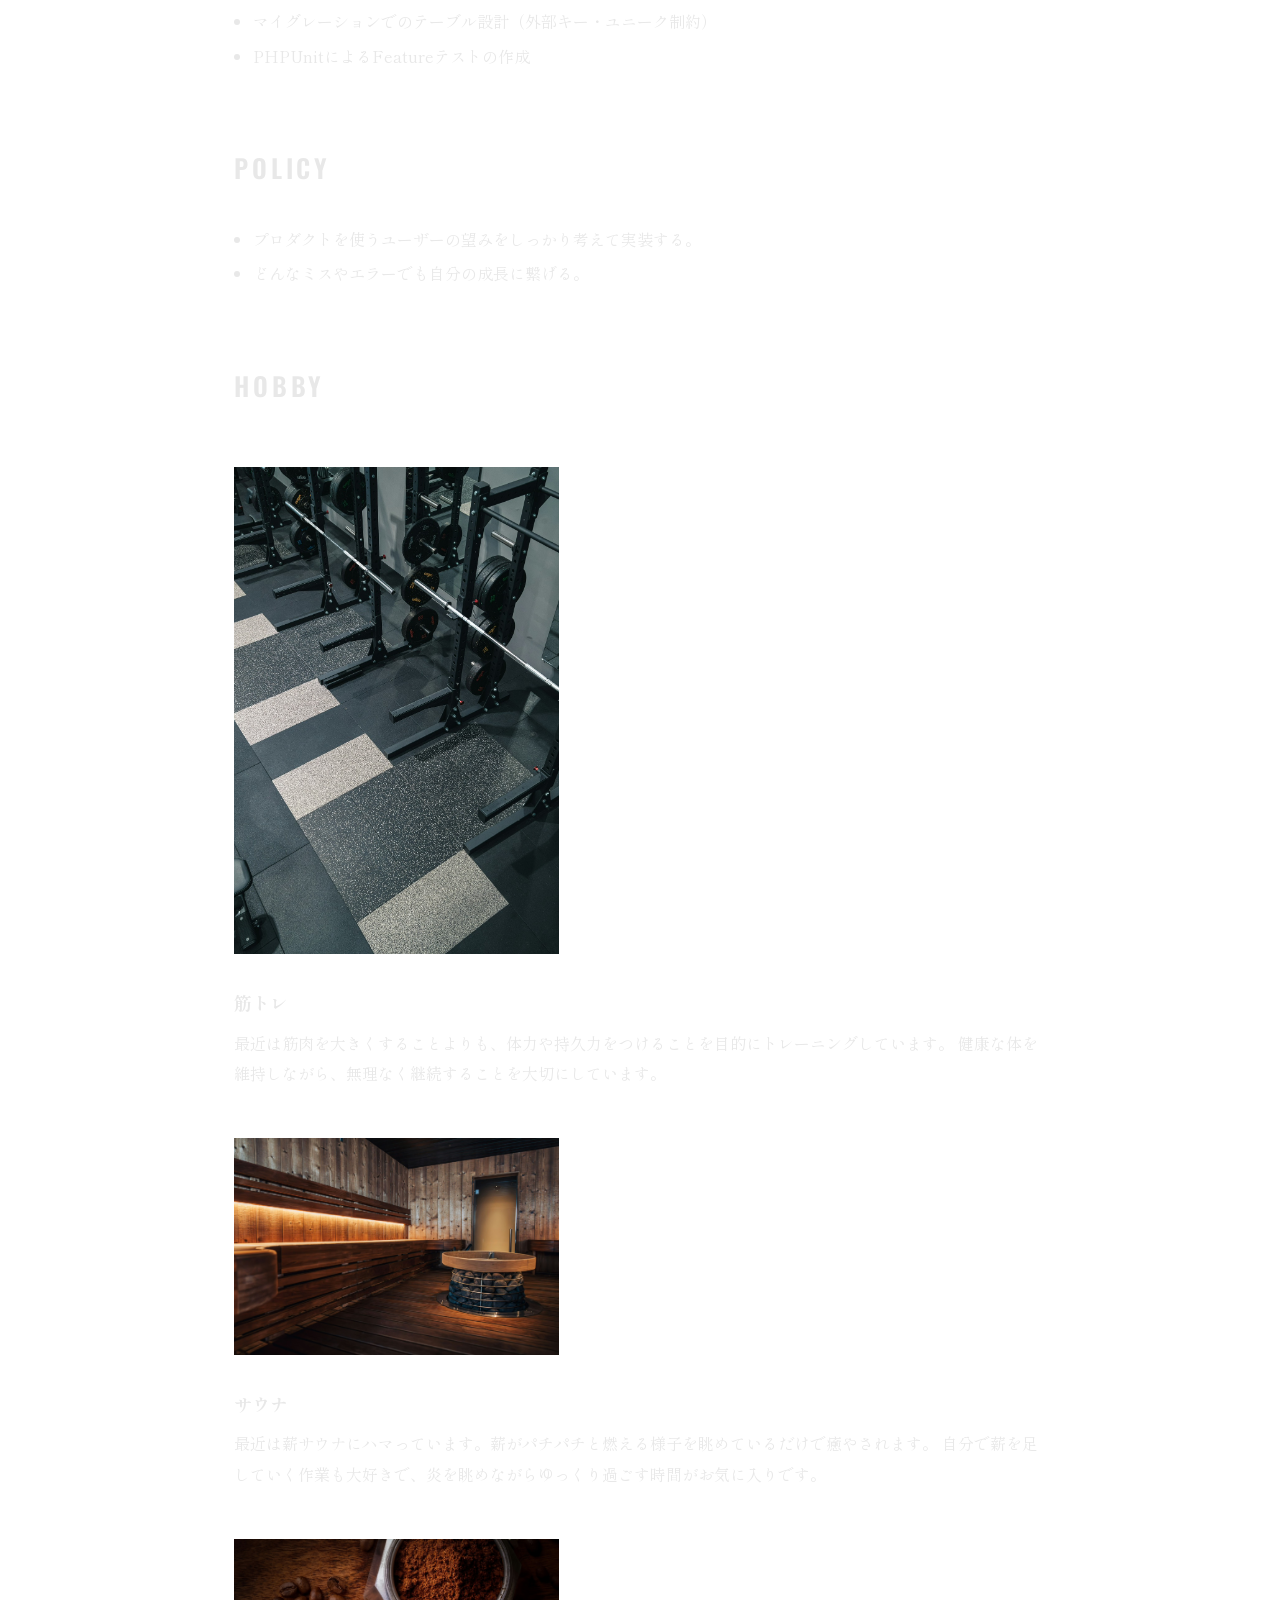
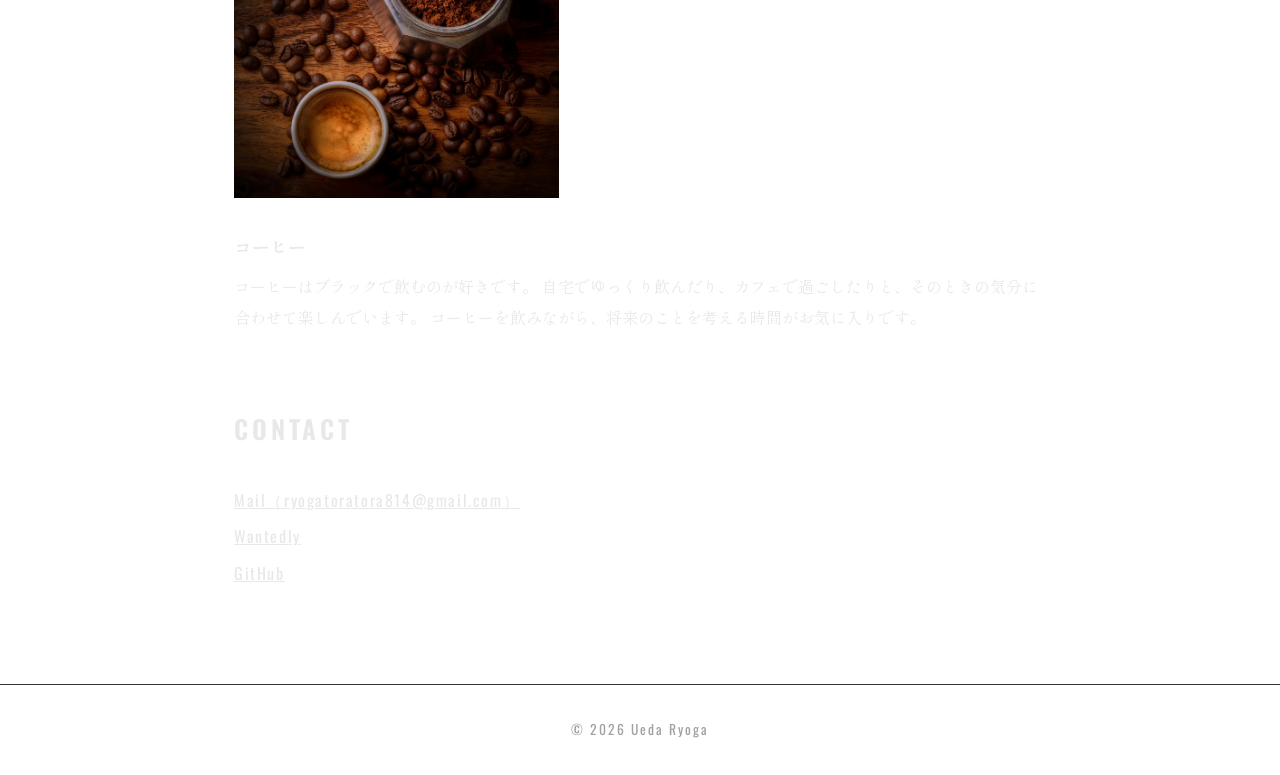
==== commit b2adb1dc: "プロフィール内容の改善（Skills追加・Works具体化など） - Home: 「大学2年生 / エンジニアインターン希望」を追加 - 肩書きを Web Engineer に統一、アプリ名表記を b" ====
--- a/html/about.html
+++ b/html/about.html
@@ -31,11 +31,10 @@
 
     <section class="reveal">
       <h2>Profile</h2>
-      <p><strong>上田 凌雅 / Ueda Ryoga</strong><br><span class="lead">Web Developer (PHP / Laravel)</span></p>
+      <p><strong>上田 凌雅 / Ueda Ryoga</strong><br><span class="lead">Web Engineer (PHP / Laravel)</span></p>
       <div class="profile-text">
         <p>私は、Webサービスを通じて、人々が自ら行動し、目標に向かって進み続けられる仕組みを作りたいと考え、エンジニアを志望しています。</p>
-        <p>私は、人が夢に向かって目を輝かせながら努力する姿が好きです。高校野球を通じて、夢を追う楽しさや難しさを経験し、仲間の挑戦を応援することにも大きな喜びを感じました。この経験から、人の挑戦を支える仕事に魅力を感じ、当初は教師を志望していました。</p>
-        <p>その中で、人の成長を支えるためには、知識や方法を伝えるだけでなく、一人ひとりが自ら行動したくなるきっかけや、継続できる仕組みを作ることも重要だと考えるようになりました。</p>
+        <p>人が夢に向かって目を輝かせながら努力する姿が好きです。高校野球を通じて、夢を追う楽しさや難しさを経験し、仲間の挑戦を応援することにも大きな喜びを感じました。この経験から、人の挑戦を支える仕事に魅力を感じ、当初は教師を志望していました。その中で、人の成長を支えるためには、知識や方法を伝えるだけでなく、一人ひとりが自ら行動したくなるきっかけや、継続できる仕組みを作ることも重要だと考えるようになりました。</p>
         <p>この考えから、Webサービスを通じて人の行動を後押ししたいと思うようになりました。将来的には、技術力を磨き、自らサービスを企画・開発することで、一人でも多くの人が前向きに挑戦できる価値を生み出したいと考えています。</p>
       </div>
     </section>
@@ -43,9 +42,29 @@
     <section class="reveal">
       <h2>Career</h2>
       <ul class="timeline">
-        <li><span class="date">約1年前</span>ドットインストールでプログラミング学習を開始。開発環境の構築やWebサイトの模写コーディングに取り組む</li>
+        <li><span class="date">2025年</span>Progate・ドットインストールでプログラミング学習を開始。開発環境の構築やWebサイトの模写コーディングに取り組む</li>
         <li><span class="date">2026年 4月</span>オンラインスクールに入学し、PHP / Laravel / MySQL / Docker などを学習。CRUD処理やAPI機能の実装、GitHubによるコード管理を習得</li>
-        <li><span class="date">現在</span>Bookshelfアプリを完成させ、勤怠管理アプリの開発を進行中。実践的な模擬開発やテスト実装にも取り組む</li>
+        <li><span class="date">2026年11月 時点</span>書籍レビューアプリ「book_shelf」を完成させ、勤怠管理アプリの開発を進行中。実践的な模擬開発やテスト実装にも取り組む</li>
+      </ul>
+    </section>
+
+    <section class="reveal">
+      <h2>Skills</h2>
+      <dl class="spec skills">
+        <dt>言語</dt>
+        <dd>PHP / HTML / CSS / SQL</dd>
+        <dt>FW</dt>
+        <dd>Laravel</dd>
+        <dt>DB</dt>
+        <dd>MySQL</dd>
+        <dt>環境</dt>
+        <dd>Docker / Git / GitHub</dd>
+      </dl>
+      <ul>
+        <li>LaravelでのCRUD処理・REST APIの実装</li>
+        <li>FormRequestによるバリデーション、Policyによる権限制御</li>
+        <li>マイグレーションでのテーブル設計（外部キー・ユニーク制約）</li>
+        <li>PHPUnitによるFeatureテストの作成</li>
       </ul>
     </section>
 
@@ -53,7 +72,7 @@
       <h2>Policy</h2>
       <ul>
         <li>プロダクトを使うユーザーの望みをしっかり考えて実装する。</li>
-        <li>どんなミスや、エラーでも自分の成長に繋げる。</li>
+        <li>どんなミスやエラーでも自分の成長に繋げる。</li>
       </ul>
     </section>
 
@@ -91,7 +110,7 @@
 
     <section class="reveal contact">
       <h2>Contact</h2>
-      <!-- <a href="mailto:ryogatoratora814@gmail.com">Gmail</a> -->
+      <a href="mailto:ryogatoratora814@gmail.com">Mail（ryogatoratora814@gmail.com）</a>
       <a href="https://www.wantedly.com/id/Ryoga_ueda_d">Wantedly</a>
       <a href="https://github.com/ryoga613">GitHub</a>
     </section>
--- a/style.css
+++ b/style.css
@@ -397,4 +397,36 @@
   .hobby-card img {
     max-width: 80%;
   }
-}+}
+/* ===== 追加分 ===== */
+.hero .status {
+  margin-top: 8px;
+  color: var(--sub);
+  letter-spacing: .1em;
+}
+
+.card ul {
+  margin: 12px 0;
+}
+
+.card code {
+  font-size: .9em;
+  padding: 0 4px;
+  background: rgba(255, 255, 255, .1);
+}
+
+.badge {
+  display: inline-block;
+  margin-left: 8px;
+  padding: 0 10px;
+  border: 1px solid var(--sub);
+  color: var(--sub);
+  font-family: var(--mincho);
+  font-size: .8rem;
+  letter-spacing: .05em;
+  vertical-align: middle;
+}
+
+.skills {
+  margin-top: 0;
+}
